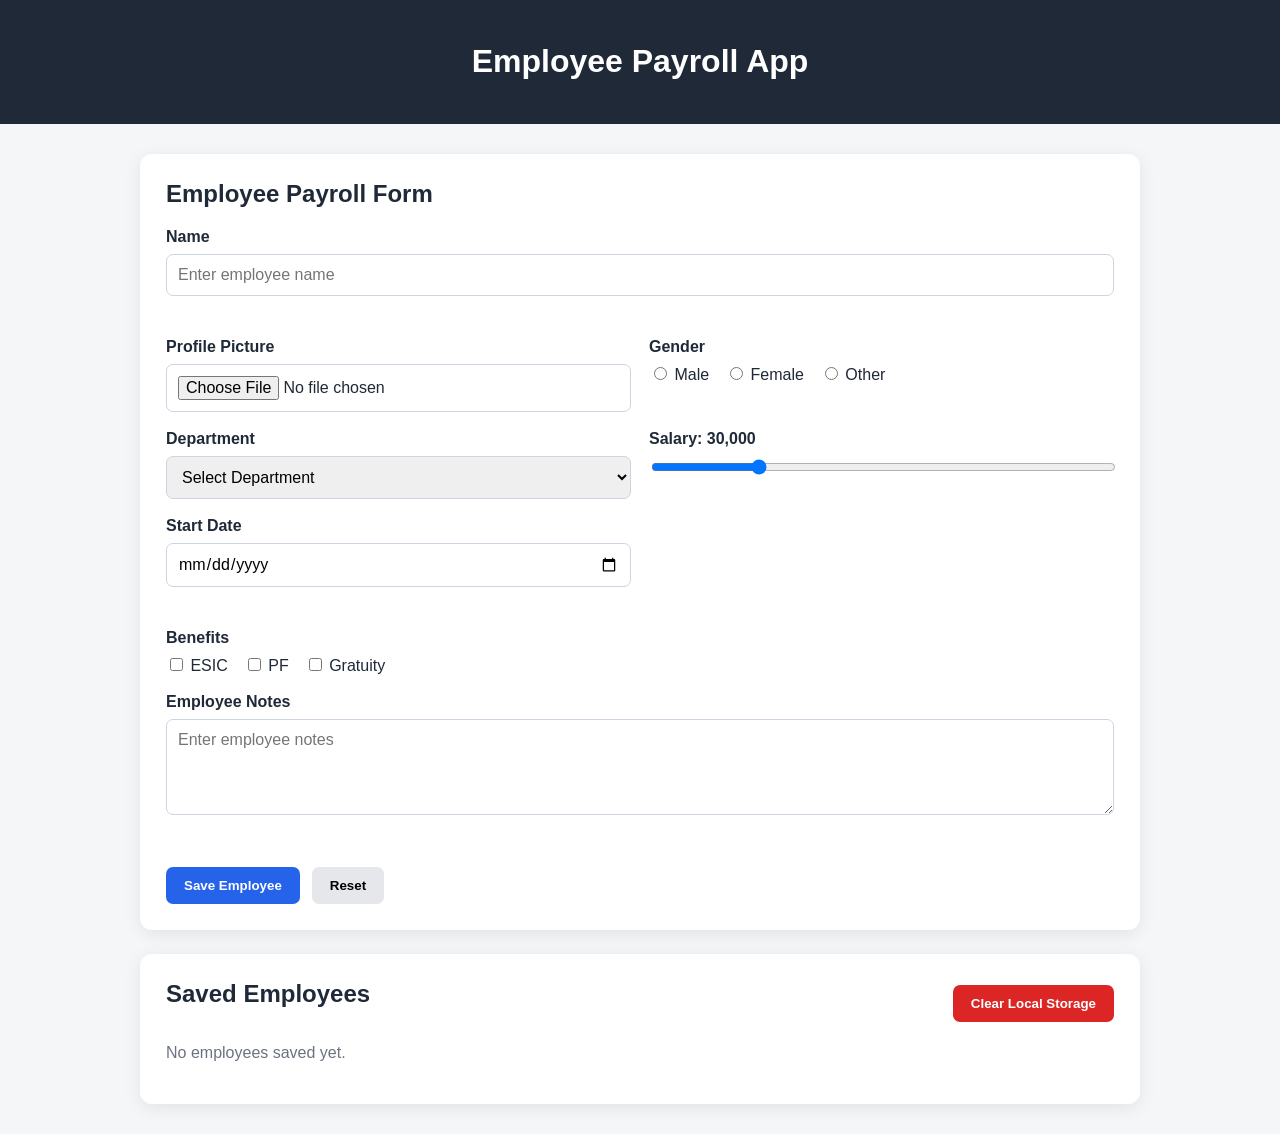
==== employee-payroll-local-storage/index.html @ 75768123 "Added the localo storage employee" ====
<!DOCTYPE html>
<html lang="en">
<head>
  <meta charset="UTF-8">
  <meta name="viewport" content="width=device-width, initial-scale=1.0">
  <title>Employee Payroll App</title>
  <link rel="stylesheet" href="css/style.css">
</head>
<body>
  <header class="header">
    <h1>Employee Payroll App</h1>
  </header>

  <main class="container">
    <section class="card">
      <h2>Employee Payroll Form</h2>

      <form id="employeeForm" novalidate>
        <div class="form-grid">
          <div class="field full">
            <label for="name">Name</label>
            <input id="name" name="name" type="text" placeholder="Enter employee name">
            <small id="nameError" class="error"></small>
          </div>

          <div class="field">
            <label for="profilePic">Profile Picture</label>
            <input id="profilePic" name="profilePic" type="file" accept="image/*">
          </div>

          <div class="field">
            <label for="gender">Gender</label>
            <div class="inline-options">
              <label><input type="radio" name="gender" value="Male"> Male</label>
              <label><input type="radio" name="gender" value="Female"> Female</label>
              <label><input type="radio" name="gender" value="Other"> Other</label>
            </div>
          </div>

          <div class="field">
            <label for="department">Department</label>
            <select id="department" name="department">
              <option value="">Select Department</option>
              <option>HR</option>
              <option>Engineering</option>
              <option>Finance</option>
              <option>Sales</option>
              <option>Marketing</option>
            </select>
          </div>

          <div class="field">
            <label for="salary">Salary: <span id="salaryValue">30000</span></label>
            <input id="salary" name="salary" type="range" min="10000" max="100000" step="1000" value="30000">
          </div>

          <div class="field">
            <label for="startDate">Start Date</label>
            <input id="startDate" name="startDate" type="date">
            <small id="dateError" class="error"></small>
          </div>

          <div class="field full">
            <label>Benefits</label>
            <div class="inline-options">
              <label><input type="checkbox" name="benefits" value="ESIC"> ESIC</label>
              <label><input type="checkbox" name="benefits" value="PF"> PF</label>
              <label><input type="checkbox" name="benefits" value="Gratuity"> Gratuity</label>
            </div>
          </div>

          <div class="field full">
            <label for="notes">Employee Notes</label>
            <textarea id="notes" name="notes" rows="4" placeholder="Enter employee notes"></textarea>
          </div>
        </div>

        <div id="formMessage" class="message"></div>

        <div class="actions">
          <button type="submit" class="btn primary">Save Employee</button>
          <button type="reset" class="btn secondary">Reset</button>
        </div>
      </form>
    </section>

    <section class="card">
      <div class="list-header">
        <h2>Saved Employees</h2>
        <button id="clearStorage" class="btn danger" type="button">Clear Local Storage</button>
      </div>
      <div id="employeeList" class="employee-list"></div>
    </section>
  </main>

  <script src="js/app.js"></script>
</body>
</html>
---- employee-payroll-local-storage/css/style.css ----
* {
  box-sizing: border-box;
}

body {
  margin: 0;
  font-family: Arial, sans-serif;
  background: #f4f6f8;
  color: #1f2937;
}

.header {
  background: #1f2937;
  color: white;
  padding: 22px;
  text-align: center;
}

.container {
  width: min(1000px, 92%);
  margin: 30px auto;
  display: grid;
  gap: 24px;
}

.card {
  background: white;
  padding: 26px;
  border-radius: 12px;
  box-shadow: 0 4px 18px rgba(0, 0, 0, 0.08);
}

h2 {
  margin-top: 0;
}

.form-grid {
  display: grid;
  grid-template-columns: 1fr 1fr;
  gap: 18px;
}

.field {
  display: flex;
  flex-direction: column;
  gap: 8px;
}

.full {
  grid-column: 1 / -1;
}

label {
  font-weight: 600;
}

input, select, textarea {
  width: 100%;
  padding: 11px;
  border: 1px solid #cbd5e1;
  border-radius: 7px;
  font: inherit;
}

input[type="radio"],
input[type="checkbox"] {
  width: auto;
}

input[type="range"] {
  padding: 0;
}

.inline-options {
  display: flex;
  flex-wrap: wrap;
  gap: 16px;
  align-items: center;
}

.inline-options label {
  font-weight: normal;
}

.error {
  color: #dc2626;
  min-height: 16px;
}

.message {
  margin-top: 16px;
  min-height: 20px;
  font-weight: 600;
}

.success {
  color: #15803d;
}

.actions {
  display: flex;
  gap: 12px;
  margin-top: 16px;
}

.btn {
  border: 0;
  border-radius: 7px;
  padding: 11px 18px;
  cursor: pointer;
  font-weight: 700;
}

.primary {
  background: #2563eb;
  color: white;
}

.secondary {
  background: #e5e7eb;
}

.danger {
  background: #dc2626;
  color: white;
}

.list-header {
  display: flex;
  justify-content: space-between;
  align-items: center;
  gap: 15px;
}

.employee-list {
  display: grid;
  gap: 12px;
}

.employee {
  border: 1px solid #e5e7eb;
  border-radius: 8px;
  padding: 16px;
}

.employee strong {
  display: block;
  margin-bottom: 6px;
}

.employee p {
  margin: 5px 0;
}

.profile {
  width: 70px;
  height: 70px;
  object-fit: cover;
  border-radius: 50%;
  float: right;
}

.empty {
  color: #6b7280;
}

@media (max-width: 700px) {
  .form-grid {
    grid-template-columns: 1fr;
  }

  .full {
    grid-column: auto;
  }

  .list-header {
    align-items: flex-start;
    flex-direction: column;
  }
}
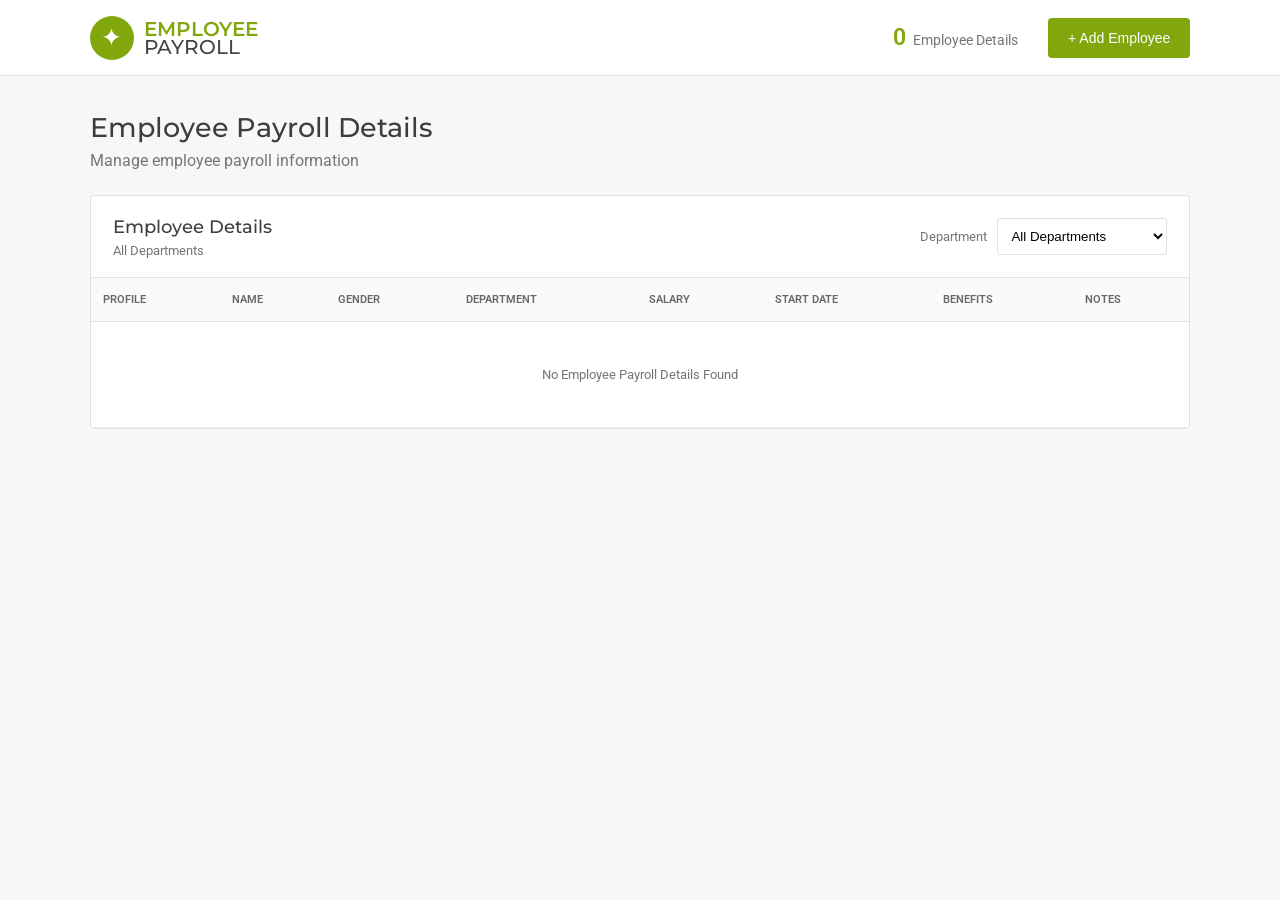
==== commit b641a759: "Added the day_45 assessment and features" ====
--- a/employee-payroll-local-storage/index.html
+++ b/employee-payroll-local-storage/index.html
@@ -1,98 +1,23 @@
 <!DOCTYPE html>
 <html lang="en">
 <head>
-  <meta charset="UTF-8">
-  <meta name="viewport" content="width=device-width, initial-scale=1.0">
-  <title>Employee Payroll App</title>
-  <link rel="stylesheet" href="css/style.css">
+<meta charset="UTF-8"><meta name="viewport" content="width=device-width,initial-scale=1.0">
+<title>Employee Payroll Home Page</title>
+<link href="https://fonts.googleapis.com/css2?family=Montserrat:ital,wght@0,100;0,200;0,300;0,400;0,600;1,500&display=swap" rel="stylesheet">
+<link href="https://fonts.googleapis.com/css2?family=Roboto:wght@300;400;500;600&display=swap" rel="stylesheet">
+<link rel="stylesheet" href="css/style.css">
 </head>
 <body>
-  <header class="header">
-    <h1>Employee Payroll App</h1>
-  </header>
-
-  <main class="container">
-    <section class="card">
-      <h2>Employee Payroll Form</h2>
-
-      <form id="employeeForm" novalidate>
-        <div class="form-grid">
-          <div class="field full">
-            <label for="name">Name</label>
-            <input id="name" name="name" type="text" placeholder="Enter employee name">
-            <small id="nameError" class="error"></small>
-          </div>
-
-          <div class="field">
-            <label for="profilePic">Profile Picture</label>
-            <input id="profilePic" name="profilePic" type="file" accept="image/*">
-          </div>
-
-          <div class="field">
-            <label for="gender">Gender</label>
-            <div class="inline-options">
-              <label><input type="radio" name="gender" value="Male"> Male</label>
-              <label><input type="radio" name="gender" value="Female"> Female</label>
-              <label><input type="radio" name="gender" value="Other"> Other</label>
-            </div>
-          </div>
-
-          <div class="field">
-            <label for="department">Department</label>
-            <select id="department" name="department">
-              <option value="">Select Department</option>
-              <option>HR</option>
-              <option>Engineering</option>
-              <option>Finance</option>
-              <option>Sales</option>
-              <option>Marketing</option>
-            </select>
-          </div>
-
-          <div class="field">
-            <label for="salary">Salary: <span id="salaryValue">30000</span></label>
-            <input id="salary" name="salary" type="range" min="10000" max="100000" step="1000" value="30000">
-          </div>
-
-          <div class="field">
-            <label for="startDate">Start Date</label>
-            <input id="startDate" name="startDate" type="date">
-            <small id="dateError" class="error"></small>
-          </div>
-
-          <div class="field full">
-            <label>Benefits</label>
-            <div class="inline-options">
-              <label><input type="checkbox" name="benefits" value="ESIC"> ESIC</label>
-              <label><input type="checkbox" name="benefits" value="PF"> PF</label>
-              <label><input type="checkbox" name="benefits" value="Gratuity"> Gratuity</label>
-            </div>
-          </div>
-
-          <div class="field full">
-            <label for="notes">Employee Notes</label>
-            <textarea id="notes" name="notes" rows="4" placeholder="Enter employee notes"></textarea>
-          </div>
-        </div>
-
-        <div id="formMessage" class="message"></div>
-
-        <div class="actions">
-          <button type="submit" class="btn primary">Save Employee</button>
-          <button type="reset" class="btn secondary">Reset</button>
-        </div>
-      </form>
-    </section>
-
-    <section class="card">
-      <div class="list-header">
-        <h2>Saved Employees</h2>
-        <button id="clearStorage" class="btn danger" type="button">Clear Local Storage</button>
-      </div>
-      <div id="employeeList" class="employee-list"></div>
-    </section>
-  </main>
-
-  <script src="js/app.js"></script>
-</body>
-</html>
+<header class="header">
+  <div class="brand"><div class="brand-logo">✦</div><div><div class="brand-title">EMPLOYEE</div><div class="brand-subtitle">PAYROLL</div></div></div>
+  <div class="employee-summary"><span id="employeeCount">0</span><span>Employee Details</span></div>
+  <button id="addEmployeeButton" class="add-button">+ Add Employee</button>
+</header>
+<main class="page">
+<section class="page-heading"><h1>Employee Payroll Details</h1><p>Manage employee payroll information</p></section>
+<section class="table-card">
+<div class="table-toolbar"><div><h2>Employee Details</h2><p id="departmentSummary">All Departments</p></div><div class="department-filter"><label for="departmentFilter">Department</label><select id="departmentFilter"><option value="ALL">All Departments</option></select></div></div>
+<div class="table-wrapper"><table><thead><tr><th>PROFILE</th><th>NAME</th><th>GENDER</th><th>DEPARTMENT</th><th>SALARY</th><th>START DATE</th><th>BENEFITS</th><th>NOTES</th></tr></thead><tbody id="employeeTableBody"></tbody></table></div>
+</section></main>
+<script src="js/employeePayroll.js"></script><script src="js/app.js"></script>
+</body></html>
--- a/employee-payroll-local-storage/css/style.css
+++ b/employee-payroll-local-storage/css/style.css
@@ -1,180 +1 @@
-* {
-  box-sizing: border-box;
-}
-
-body {
-  margin: 0;
-  font-family: Arial, sans-serif;
-  background: #f4f6f8;
-  color: #1f2937;
-}
-
-.header {
-  background: #1f2937;
-  color: white;
-  padding: 22px;
-  text-align: center;
-}
-
-.container {
-  width: min(1000px, 92%);
-  margin: 30px auto;
-  display: grid;
-  gap: 24px;
-}
-
-.card {
-  background: white;
-  padding: 26px;
-  border-radius: 12px;
-  box-shadow: 0 4px 18px rgba(0, 0, 0, 0.08);
-}
-
-h2 {
-  margin-top: 0;
-}
-
-.form-grid {
-  display: grid;
-  grid-template-columns: 1fr 1fr;
-  gap: 18px;
-}
-
-.field {
-  display: flex;
-  flex-direction: column;
-  gap: 8px;
-}
-
-.full {
-  grid-column: 1 / -1;
-}
-
-label {
-  font-weight: 600;
-}
-
-input, select, textarea {
-  width: 100%;
-  padding: 11px;
-  border: 1px solid #cbd5e1;
-  border-radius: 7px;
-  font: inherit;
-}
-
-input[type="radio"],
-input[type="checkbox"] {
-  width: auto;
-}
-
-input[type="range"] {
-  padding: 0;
-}
-
-.inline-options {
-  display: flex;
-  flex-wrap: wrap;
-  gap: 16px;
-  align-items: center;
-}
-
-.inline-options label {
-  font-weight: normal;
-}
-
-.error {
-  color: #dc2626;
-  min-height: 16px;
-}
-
-.message {
-  margin-top: 16px;
-  min-height: 20px;
-  font-weight: 600;
-}
-
-.success {
-  color: #15803d;
-}
-
-.actions {
-  display: flex;
-  gap: 12px;
-  margin-top: 16px;
-}
-
-.btn {
-  border: 0;
-  border-radius: 7px;
-  padding: 11px 18px;
-  cursor: pointer;
-  font-weight: 700;
-}
-
-.primary {
-  background: #2563eb;
-  color: white;
-}
-
-.secondary {
-  background: #e5e7eb;
-}
-
-.danger {
-  background: #dc2626;
-  color: white;
-}
-
-.list-header {
-  display: flex;
-  justify-content: space-between;
-  align-items: center;
-  gap: 15px;
-}
-
-.employee-list {
-  display: grid;
-  gap: 12px;
-}
-
-.employee {
-  border: 1px solid #e5e7eb;
-  border-radius: 8px;
-  padding: 16px;
-}
-
-.employee strong {
-  display: block;
-  margin-bottom: 6px;
-}
-
-.employee p {
-  margin: 5px 0;
-}
-
-.profile {
-  width: 70px;
-  height: 70px;
-  object-fit: cover;
-  border-radius: 50%;
-  float: right;
-}
-
-.empty {
-  color: #6b7280;
-}
-
-@media (max-width: 700px) {
-  .form-grid {
-    grid-template-columns: 1fr;
-  }
-
-  .full {
-    grid-column: auto;
-  }
-
-  .list-header {
-    align-items: flex-start;
-    flex-direction: column;
-  }
-}
+*{box-sizing:border-box} :root{--primary:#82a70c;--dark:#292929;--muted:#757575;--border:#e0e0e0}body{margin:0;background:#f7f7f7;color:#3d3d3d;font-family:Roboto,Arial,sans-serif}.header{min-height:76px;background:#fff;border-bottom:1px solid var(--border);padding:0 7%;display:flex;align-items:center;gap:30px}.brand{display:flex;align-items:center;gap:10px;min-width:230px}.brand-logo{width:44px;height:44px;border-radius:50%;display:grid;place-items:center;background:var(--primary);color:#fff;font-size:25px}.brand-title,.brand-subtitle{font-family:Montserrat,sans-serif;line-height:18px}.brand-title{color:var(--primary);font-weight:600;font-size:20px}.brand-subtitle{color:#444;font-weight:500;font-size:20px}.employee-summary{margin-left:auto;display:flex;align-items:baseline;gap:7px;color:var(--muted);font-size:14px}.employee-summary span:first-child{color:var(--primary);font-size:23px;font-weight:600}.add-button{border:0;background:var(--primary);color:#fff;border-radius:4px;padding:12px 20px;font-size:14px;cursor:pointer}.page{width:86%;max-width:1400px;margin:35px auto}.page-heading h1{margin:0;font-family:Montserrat,sans-serif;font-weight:500;font-size:27px}.page-heading p{margin:7px 0 25px;color:var(--muted)}.table-card{background:#fff;border:1px solid var(--border);border-radius:4px;overflow:hidden}.table-toolbar{min-height:82px;padding:18px 22px;display:flex;align-items:center;justify-content:space-between;border-bottom:1px solid var(--border)}.table-toolbar h2{margin:0 0 5px;font-family:Montserrat,sans-serif;font-size:18px;font-weight:500}.table-toolbar p{margin:0;color:var(--muted);font-size:13px}.department-filter{display:flex;align-items:center;gap:10px}.department-filter label{font-size:13px;color:var(--muted)}select{min-width:170px;padding:9px;border:1px solid var(--border);border-radius:3px;background:#fff}.table-wrapper{overflow-x:auto}table{width:100%;border-collapse:collapse;min-width:950px}th{background:#fafafa;color:#686868;font-size:11px;font-weight:600;text-align:left;padding:15px 12px;border-bottom:1px solid var(--border)}td{padding:15px 12px;border-bottom:1px solid #eee;font-size:13px;vertical-align:middle}.profile-pic,.no-profile{width:42px;height:42px;border-radius:50%;object-fit:cover}.no-profile{background:#edf2d8;color:var(--primary);display:grid;place-items:center;font-weight:600}.department-tag,.benefit-tag{display:inline-block;background:#f1f5df;color:#617d08;border-radius:12px;padding:4px 8px;margin:2px;font-size:11px}.salary{font-weight:500;white-space:nowrap}.empty-row{text-align:center;color:var(--muted);padding:45px}@media(max-width:800px){.header{padding:15px 5%;flex-wrap:wrap}.employee-summary{margin-left:0}.add-button{margin-left:auto}.page{width:94%}.table-toolbar{align-items:flex-start;flex-direction:column;gap:15px}}
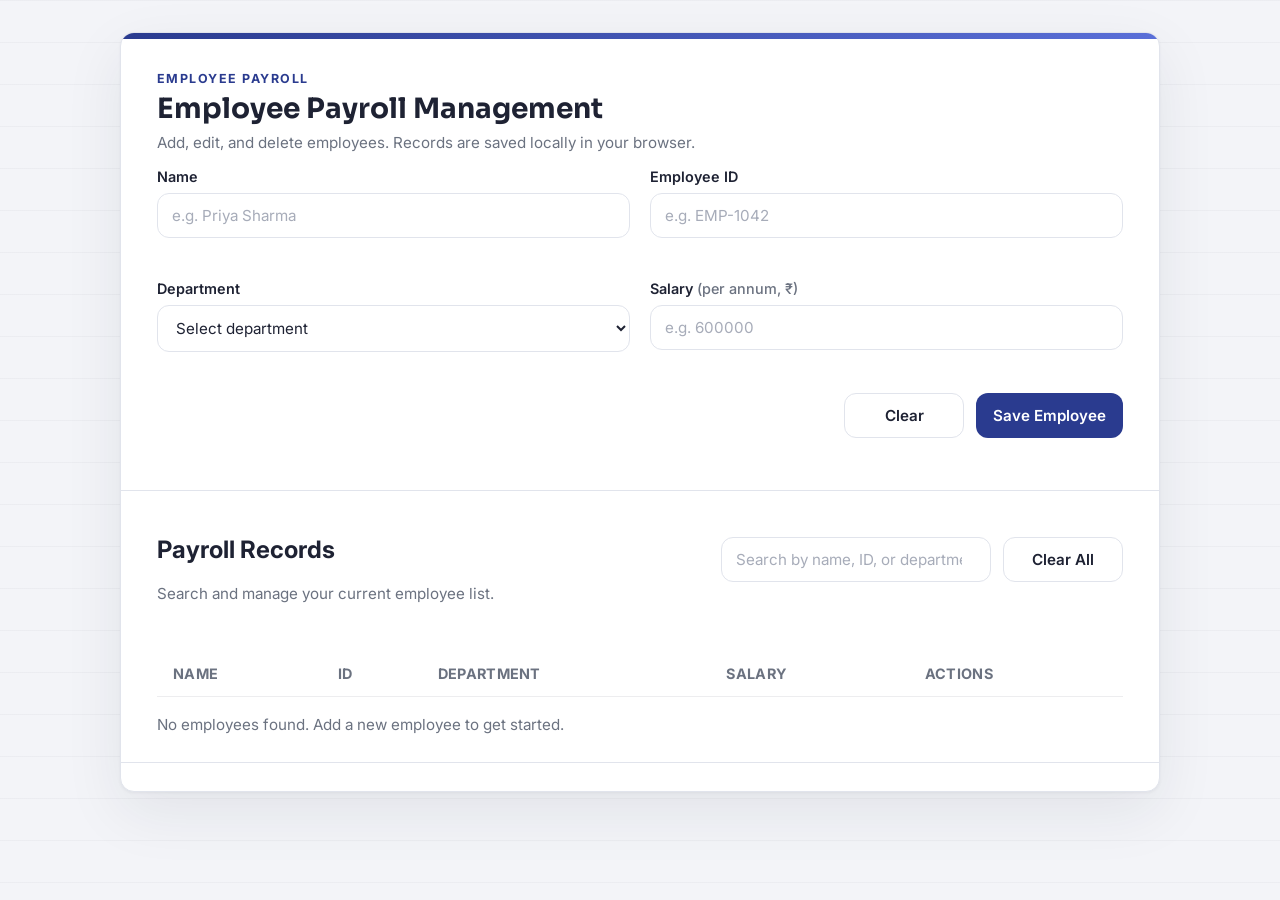
==== commit 6649c6d5: "Add employee payroll CRUD app with localStorage support" ====
--- a/employee-payroll-local-storage/index.html
+++ b/employee-payroll-local-storage/index.html
@@ -1,23 +1,102 @@
 <!DOCTYPE html>
 <html lang="en">
 <head>
-<meta charset="UTF-8"><meta name="viewport" content="width=device-width,initial-scale=1.0">
-<title>Employee Payroll Home Page</title>
-<link href="https://fonts.googleapis.com/css2?family=Montserrat:ital,wght@0,100;0,200;0,300;0,400;0,600;1,500&display=swap" rel="stylesheet">
-<link href="https://fonts.googleapis.com/css2?family=Roboto:wght@300;400;500;600&display=swap" rel="stylesheet">
-<link rel="stylesheet" href="css/style.css">
+  <meta charset="utf-8">
+  <meta name="viewport" content="width=device-width, initial-scale=1">
+  <title>Employee Payroll App</title>
+  <link rel="preconnect" href="https://fonts.googleapis.com">
+  <link href="https://fonts.googleapis.com/css2?family=Sora:wght@600;700&family=Inter:wght@400;500;600&display=swap" rel="stylesheet">
+  <link rel="stylesheet" href="css/style.css">
 </head>
 <body>
-<header class="header">
-  <div class="brand"><div class="brand-logo">✦</div><div><div class="brand-title">EMPLOYEE</div><div class="brand-subtitle">PAYROLL</div></div></div>
-  <div class="employee-summary"><span id="employeeCount">0</span><span>Employee Details</span></div>
-  <button id="addEmployeeButton" class="add-button">+ Add Employee</button>
-</header>
-<main class="page">
-<section class="page-heading"><h1>Employee Payroll Details</h1><p>Manage employee payroll information</p></section>
-<section class="table-card">
-<div class="table-toolbar"><div><h2>Employee Details</h2><p id="departmentSummary">All Departments</p></div><div class="department-filter"><label for="departmentFilter">Department</label><select id="departmentFilter"><option value="ALL">All Departments</option></select></div></div>
-<div class="table-wrapper"><table><thead><tr><th>PROFILE</th><th>NAME</th><th>GENDER</th><th>DEPARTMENT</th><th>SALARY</th><th>START DATE</th><th>BENEFITS</th><th>NOTES</th></tr></thead><tbody id="employeeTableBody"></tbody></table></div>
-</section></main>
-<script src="js/employeePayroll.js"></script><script src="js/app.js"></script>
-</body></html>
+  <main class="page">
+    <section class="card payroll-card" aria-labelledby="appTitle">
+      <div class="card-accent"></div>
+
+      <header class="card-header">
+        <p class="eyebrow">Employee Payroll</p>
+        <h1 id="appTitle">Employee Payroll Management</h1>
+        <p class="subtext">Add, edit, and delete employees. Records are saved locally in your browser.</p>
+      </header>
+
+      <form id="employeeForm" class="employee-form" novalidate>
+        <input type="hidden" id="recordId">
+
+        <div class="form-row">
+          <div class="field">
+            <label for="empName">Name</label>
+            <input type="text" id="empName" name="empName" placeholder="e.g. Priya Sharma" required autocomplete="name">
+            <span class="error" id="empNameError"></span>
+          </div>
+
+          <div class="field">
+            <label for="empId">Employee ID</label>
+            <input type="text" id="empId" name="empId" placeholder="e.g. EMP-1042" required>
+            <span class="error" id="empIdError"></span>
+          </div>
+        </div>
+
+        <div class="form-row">
+          <div class="field">
+            <label for="department">Department</label>
+            <select id="department" name="department" required>
+              <option value="" disabled selected>Select department</option>
+              <option value="Engineering">Engineering</option>
+              <option value="Sales">Sales</option>
+              <option value="Marketing">Marketing</option>
+              <option value="Human Resources">Human Resources</option>
+              <option value="Finance">Finance</option>
+              <option value="Operations">Operations</option>
+            </select>
+            <span class="error" id="departmentError"></span>
+          </div>
+
+          <div class="field">
+            <label for="salary">Salary <span class="unit">(per annum, ₹)</span></label>
+            <input type="number" id="salary" name="salary" placeholder="e.g. 600000" min="0" step="1000" required>
+            <span class="error" id="salaryError"></span>
+          </div>
+        </div>
+
+        <div class="form-actions">
+          <button type="reset" class="btn btn-secondary">Clear</button>
+          <button type="submit" class="btn btn-primary">Save Employee</button>
+        </div>
+
+        <p class="form-status" id="formStatus" role="status"></p>
+      </form>
+
+      <div class="table-header">
+        <div>
+          <h2>Payroll Records</h2>
+          <p class="subtext">Search and manage your current employee list.</p>
+        </div>
+        <div class="toolbar">
+          <input type="search" id="searchInput" placeholder="Search by name, ID, or department">
+          <button type="button" id="clearAllBtn" class="btn btn-secondary">Clear All</button>
+        </div>
+      </div>
+
+      <div class="table-wrapper">
+        <table id="employeeTable">
+          <thead>
+            <tr>
+              <th>Name</th>
+              <th>ID</th>
+              <th>Department</th>
+              <th>Salary</th>
+              <th>Actions</th>
+            </tr>
+          </thead>
+          <tbody></tbody>
+        </table>
+        <p class="empty-state" id="emptyState">No employees found. Add a new employee to get started.</p>
+      </div>
+
+      <div class="summary" id="summary"></div>
+    </section>
+  </main>
+
+  <script src="js/script.js"></script>
+</body>
+</html>
--- a/employee-payroll-local-storage/css/style.css
+++ b/employee-payroll-local-storage/css/style.css
@@ -1 +1,311 @@
-*{box-sizing:border-box} :root{--primary:#82a70c;--dark:#292929;--muted:#757575;--border:#e0e0e0}body{margin:0;background:#f7f7f7;color:#3d3d3d;font-family:Roboto,Arial,sans-serif}.header{min-height:76px;background:#fff;border-bottom:1px solid var(--border);padding:0 7%;display:flex;align-items:center;gap:30px}.brand{display:flex;align-items:center;gap:10px;min-width:230px}.brand-logo{width:44px;height:44px;border-radius:50%;display:grid;place-items:center;background:var(--primary);color:#fff;font-size:25px}.brand-title,.brand-subtitle{font-family:Montserrat,sans-serif;line-height:18px}.brand-title{color:var(--primary);font-weight:600;font-size:20px}.brand-subtitle{color:#444;font-weight:500;font-size:20px}.employee-summary{margin-left:auto;display:flex;align-items:baseline;gap:7px;color:var(--muted);font-size:14px}.employee-summary span:first-child{color:var(--primary);font-size:23px;font-weight:600}.add-button{border:0;background:var(--primary);color:#fff;border-radius:4px;padding:12px 20px;font-size:14px;cursor:pointer}.page{width:86%;max-width:1400px;margin:35px auto}.page-heading h1{margin:0;font-family:Montserrat,sans-serif;font-weight:500;font-size:27px}.page-heading p{margin:7px 0 25px;color:var(--muted)}.table-card{background:#fff;border:1px solid var(--border);border-radius:4px;overflow:hidden}.table-toolbar{min-height:82px;padding:18px 22px;display:flex;align-items:center;justify-content:space-between;border-bottom:1px solid var(--border)}.table-toolbar h2{margin:0 0 5px;font-family:Montserrat,sans-serif;font-size:18px;font-weight:500}.table-toolbar p{margin:0;color:var(--muted);font-size:13px}.department-filter{display:flex;align-items:center;gap:10px}.department-filter label{font-size:13px;color:var(--muted)}select{min-width:170px;padding:9px;border:1px solid var(--border);border-radius:3px;background:#fff}.table-wrapper{overflow-x:auto}table{width:100%;border-collapse:collapse;min-width:950px}th{background:#fafafa;color:#686868;font-size:11px;font-weight:600;text-align:left;padding:15px 12px;border-bottom:1px solid var(--border)}td{padding:15px 12px;border-bottom:1px solid #eee;font-size:13px;vertical-align:middle}.profile-pic,.no-profile{width:42px;height:42px;border-radius:50%;object-fit:cover}.no-profile{background:#edf2d8;color:var(--primary);display:grid;place-items:center;font-weight:600}.department-tag,.benefit-tag{display:inline-block;background:#f1f5df;color:#617d08;border-radius:12px;padding:4px 8px;margin:2px;font-size:11px}.salary{font-weight:500;white-space:nowrap}.empty-row{text-align:center;color:var(--muted);padding:45px}@media(max-width:800px){.header{padding:15px 5%;flex-wrap:wrap}.employee-summary{margin-left:0}.add-button{margin-left:auto}.page{width:94%}.table-toolbar{align-items:flex-start;flex-direction:column;gap:15px}}
+:root {
+  --ink: #1E2233;
+  --muted: #6B7280;
+  --bg: #F3F4F8;
+  --surface: #FFFFFF;
+  --line: #E1E4EC;
+  --primary: #2A3B8F;
+  --primary-dk: #1F2C6B;
+  --danger: #C0392B;
+  --radius: 14px;
+}
+
+* {
+  box-sizing: border-box;
+}
+
+html, body {
+  margin: 0;
+  padding: 0;
+}
+
+body {
+  min-height: 100vh;
+  font-family: 'Inter', -apple-system, BlinkMacSystemFont, sans-serif;
+  background-color: var(--bg);
+  color: var(--ink);
+  background-image: repeating-linear-gradient(
+    to bottom,
+    rgba(30, 34, 51, 0.035) 0px,
+    rgba(30, 34, 51, 0.035) 1px,
+    transparent 1px,
+    transparent 42px
+  );
+}
+
+.page {
+  display: flex;
+  justify-content: center;
+  padding: 32px 16px 48px;
+}
+
+.card {
+  width: 100%;
+  max-width: 1040px;
+  background: var(--surface);
+  border-radius: var(--radius);
+  border: 1px solid var(--line);
+  box-shadow: 0 1px 3px rgba(30, 34, 51, 0.05), 0 20px 60px rgba(30, 34, 51, 0.08);
+  overflow: hidden;
+}
+
+.card-accent {
+  height: 6px;
+  background: linear-gradient(90deg, var(--primary), #5A6FD8);
+}
+
+.card-header {
+  padding: 32px 36px 16px;
+}
+
+.eyebrow {
+  margin: 0 0 8px;
+  font-size: 0.78rem;
+  font-weight: 700;
+  letter-spacing: 0.12em;
+  text-transform: uppercase;
+  color: var(--primary);
+}
+
+.card-header h1 {
+  margin: 0 0 8px;
+  font-family: 'Sora', sans-serif;
+  font-size: clamp(1.75rem, 2vw, 2.4rem);
+  line-height: 1.1;
+}
+
+.subtext {
+  margin: 0;
+  color: var(--muted);
+  font-size: 0.95rem;
+}
+
+.employee-form,
+.table-header,
+.table-wrapper,
+.summary {
+  padding: 0 36px 28px;
+}
+
+.employee-form {
+  display: grid;
+  gap: 20px;
+  padding-bottom: 12px;
+  border-bottom: 1px solid var(--line);
+}
+
+.form-row {
+  display: grid;
+  grid-template-columns: repeat(2, minmax(0, 1fr));
+  gap: 20px;
+}
+
+.field {
+  display: flex;
+  flex-direction: column;
+}
+
+.field label {
+  margin-bottom: 8px;
+  font-size: 0.9rem;
+  font-weight: 600;
+}
+
+.field .unit {
+  font-weight: 500;
+  color: var(--muted);
+}
+
+.field input,
+.field select,
+#searchInput {
+  font-family: inherit;
+  font-size: 0.95rem;
+  padding: 12px 14px;
+  border: 1px solid var(--line);
+  border-radius: 12px;
+  background: var(--surface);
+  color: var(--ink);
+  transition: border-color 0.15s ease, box-shadow 0.15s ease;
+}
+
+.field input::placeholder,
+#searchInput::placeholder {
+  color: #A7ACB9;
+}
+
+.field input:focus,
+.field select:focus,
+#searchInput:focus {
+  outline: none;
+  border-color: var(--primary);
+  box-shadow: 0 0 0 3px rgba(42, 59, 143, 0.12);
+}
+
+.field.invalid input,
+.field.invalid select {
+  border-color: var(--danger);
+}
+
+.error {
+  margin-top: 6px;
+  min-height: 1.2em;
+  font-size: 0.82rem;
+  color: var(--danger);
+}
+
+.form-actions {
+  display: flex;
+  flex-wrap: wrap;
+  gap: 12px;
+  justify-content: flex-end;
+}
+
+.btn {
+  min-width: 120px;
+  padding: 12px 16px;
+  border-radius: 12px;
+  border: 1px solid transparent;
+  font-weight: 600;
+  font-size: 0.95rem;
+  font-family: inherit;
+  cursor: pointer;
+  transition: background-color 0.15s ease, border-color 0.15s ease, color 0.15s ease;
+}
+
+.btn-primary {
+  background: var(--primary);
+  color: #fff;
+}
+
+.btn-primary:hover {
+  background: var(--primary-dk);
+}
+
+.btn-secondary {
+  background: var(--surface);
+  color: var(--ink);
+  border-color: var(--line);
+}
+
+.btn-secondary:hover {
+  border-color: #C7CBD6;
+}
+
+.form-status {
+  margin: 0;
+  min-height: 1.25rem;
+  font-size: 0.92rem;
+}
+
+.form-status.ok {
+  color: #1F7A4D;
+}
+
+.form-status.error {
+  color: var(--danger);
+}
+
+.table-header {
+  display: flex;
+  align-items: center;
+  justify-content: space-between;
+  gap: 16px;
+  padding-top: 24px;
+}
+
+.toolbar {
+  display: flex;
+  flex-wrap: wrap;
+  gap: 12px;
+  align-items: center;
+}
+
+.table-wrapper {
+  overflow-x: auto;
+  margin-top: 20px;
+}
+
+table {
+  width: 100%;
+  border-collapse: collapse;
+  min-width: 720px;
+}
+
+th,
+td {
+  text-align: left;
+  padding: 14px 16px;
+  border-bottom: 1px solid rgba(30, 34, 51, 0.08);
+}
+
+th {
+  font-size: 0.9rem;
+  letter-spacing: 0.02em;
+  text-transform: uppercase;
+  font-weight: 700;
+  color: var(--muted);
+}
+
+tbody tr:hover {
+  background: rgba(42, 59, 143, 0.04);
+}
+
+td {
+  vertical-align: middle;
+}
+
+.action-group {
+  display: flex;
+  gap: 8px;
+}
+
+.action-group button {
+  padding: 8px 12px;
+  font-size: 0.85rem;
+}
+
+.empty-state {
+  margin: 18px 0 0;
+  color: var(--muted);
+  font-size: 0.95rem;
+}
+
+.summary {
+  display: flex;
+  justify-content: flex-end;
+  gap: 24px;
+  color: var(--muted);
+  font-size: 0.95rem;
+  border-top: 1px solid var(--line);
+}
+
+.summary span {
+  font-weight: 600;
+}
+
+@media (max-width: 820px) {
+  .form-row {
+    grid-template-columns: 1fr;
+  }
+
+  .table-header {
+    flex-direction: column;
+    align-items: stretch;
+  }
+}
+
+@media (max-width: 620px) {
+  .card {
+    border-radius: 0;
+  }
+
+  .card-header,
+  .employee-form,
+  .table-header,
+  .table-wrapper,
+  .summary {
+    padding-left: 20px;
+    padding-right: 20px;
+  }
+}
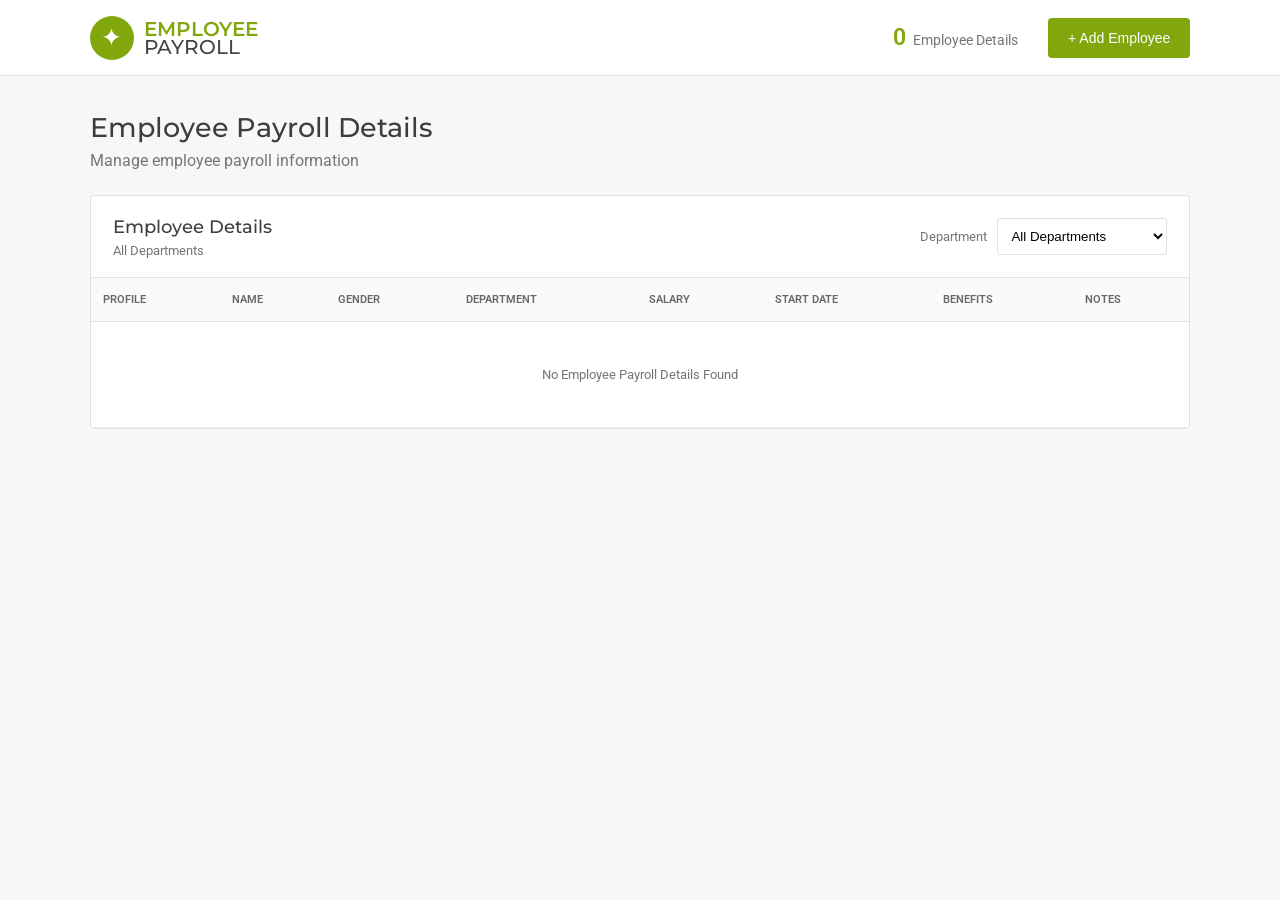
==== commit 54058ec3: "resolved merge conflict" ====
--- a/employee-payroll-local-storage/index.html
+++ b/employee-payroll-local-storage/index.html
@@ -1,102 +1,23 @@
 <!DOCTYPE html>
 <html lang="en">
 <head>
-  <meta charset="utf-8">
-  <meta name="viewport" content="width=device-width, initial-scale=1">
-  <title>Employee Payroll App</title>
-  <link rel="preconnect" href="https://fonts.googleapis.com">
-  <link href="https://fonts.googleapis.com/css2?family=Sora:wght@600;700&family=Inter:wght@400;500;600&display=swap" rel="stylesheet">
-  <link rel="stylesheet" href="css/style.css">
+<meta charset="UTF-8"><meta name="viewport" content="width=device-width,initial-scale=1.0">
+<title>Employee Payroll Home Page</title>
+<link href="https://fonts.googleapis.com/css2?family=Montserrat:ital,wght@0,100;0,200;0,300;0,400;0,600;1,500&display=swap" rel="stylesheet">
+<link href="https://fonts.googleapis.com/css2?family=Roboto:wght@300;400;500;600&display=swap" rel="stylesheet">
+<link rel="stylesheet" href="css/style.css">
 </head>
 <body>
-  <main class="page">
-    <section class="card payroll-card" aria-labelledby="appTitle">
-      <div class="card-accent"></div>
-
-      <header class="card-header">
-        <p class="eyebrow">Employee Payroll</p>
-        <h1 id="appTitle">Employee Payroll Management</h1>
-        <p class="subtext">Add, edit, and delete employees. Records are saved locally in your browser.</p>
-      </header>
-
-      <form id="employeeForm" class="employee-form" novalidate>
-        <input type="hidden" id="recordId">
-
-        <div class="form-row">
-          <div class="field">
-            <label for="empName">Name</label>
-            <input type="text" id="empName" name="empName" placeholder="e.g. Priya Sharma" required autocomplete="name">
-            <span class="error" id="empNameError"></span>
-          </div>
-
-          <div class="field">
-            <label for="empId">Employee ID</label>
-            <input type="text" id="empId" name="empId" placeholder="e.g. EMP-1042" required>
-            <span class="error" id="empIdError"></span>
-          </div>
-        </div>
-
-        <div class="form-row">
-          <div class="field">
-            <label for="department">Department</label>
-            <select id="department" name="department" required>
-              <option value="" disabled selected>Select department</option>
-              <option value="Engineering">Engineering</option>
-              <option value="Sales">Sales</option>
-              <option value="Marketing">Marketing</option>
-              <option value="Human Resources">Human Resources</option>
-              <option value="Finance">Finance</option>
-              <option value="Operations">Operations</option>
-            </select>
-            <span class="error" id="departmentError"></span>
-          </div>
-
-          <div class="field">
-            <label for="salary">Salary <span class="unit">(per annum, ₹)</span></label>
-            <input type="number" id="salary" name="salary" placeholder="e.g. 600000" min="0" step="1000" required>
-            <span class="error" id="salaryError"></span>
-          </div>
-        </div>
-
-        <div class="form-actions">
-          <button type="reset" class="btn btn-secondary">Clear</button>
-          <button type="submit" class="btn btn-primary">Save Employee</button>
-        </div>
-
-        <p class="form-status" id="formStatus" role="status"></p>
-      </form>
-
-      <div class="table-header">
-        <div>
-          <h2>Payroll Records</h2>
-          <p class="subtext">Search and manage your current employee list.</p>
-        </div>
-        <div class="toolbar">
-          <input type="search" id="searchInput" placeholder="Search by name, ID, or department">
-          <button type="button" id="clearAllBtn" class="btn btn-secondary">Clear All</button>
-        </div>
-      </div>
-
-      <div class="table-wrapper">
-        <table id="employeeTable">
-          <thead>
-            <tr>
-              <th>Name</th>
-              <th>ID</th>
-              <th>Department</th>
-              <th>Salary</th>
-              <th>Actions</th>
-            </tr>
-          </thead>
-          <tbody></tbody>
-        </table>
-        <p class="empty-state" id="emptyState">No employees found. Add a new employee to get started.</p>
-      </div>
-
-      <div class="summary" id="summary"></div>
-    </section>
-  </main>
-
-  <script src="js/script.js"></script>
-</body>
-</html>
+<header class="header">
+  <div class="brand"><div class="brand-logo">✦</div><div><div class="brand-title">EMPLOYEE</div><div class="brand-subtitle">PAYROLL</div></div></div>
+  <div class="employee-summary"><span id="employeeCount">0</span><span>Employee Details</span></div>
+  <button id="addEmployeeButton" class="add-button">+ Add Employee</button>
+</header>
+<main class="page">
+<section class="page-heading"><h1>Employee Payroll Details</h1><p>Manage employee payroll information</p></section>
+<section class="table-card">
+<div class="table-toolbar"><div><h2>Employee Details</h2><p id="departmentSummary">All Departments</p></div><div class="department-filter"><label for="departmentFilter">Department</label><select id="departmentFilter"><option value="ALL">All Departments</option></select></div></div>
+<div class="table-wrapper"><table><thead><tr><th>PROFILE</th><th>NAME</th><th>GENDER</th><th>DEPARTMENT</th><th>SALARY</th><th>START DATE</th><th>BENEFITS</th><th>NOTES</th></tr></thead><tbody id="employeeTableBody"></tbody></table></div>
+</section></main>
+<script src="js/employeePayroll.js"></script><script src="js/app.js"></script>
+</body></html>
--- a/employee-payroll-local-storage/css/style.css
+++ b/employee-payroll-local-storage/css/style.css
@@ -1,311 +1 @@
-:root {
-  --ink: #1E2233;
-  --muted: #6B7280;
-  --bg: #F3F4F8;
-  --surface: #FFFFFF;
-  --line: #E1E4EC;
-  --primary: #2A3B8F;
-  --primary-dk: #1F2C6B;
-  --danger: #C0392B;
-  --radius: 14px;
-}
-
-* {
-  box-sizing: border-box;
-}
-
-html, body {
-  margin: 0;
-  padding: 0;
-}
-
-body {
-  min-height: 100vh;
-  font-family: 'Inter', -apple-system, BlinkMacSystemFont, sans-serif;
-  background-color: var(--bg);
-  color: var(--ink);
-  background-image: repeating-linear-gradient(
-    to bottom,
-    rgba(30, 34, 51, 0.035) 0px,
-    rgba(30, 34, 51, 0.035) 1px,
-    transparent 1px,
-    transparent 42px
-  );
-}
-
-.page {
-  display: flex;
-  justify-content: center;
-  padding: 32px 16px 48px;
-}
-
-.card {
-  width: 100%;
-  max-width: 1040px;
-  background: var(--surface);
-  border-radius: var(--radius);
-  border: 1px solid var(--line);
-  box-shadow: 0 1px 3px rgba(30, 34, 51, 0.05), 0 20px 60px rgba(30, 34, 51, 0.08);
-  overflow: hidden;
-}
-
-.card-accent {
-  height: 6px;
-  background: linear-gradient(90deg, var(--primary), #5A6FD8);
-}
-
-.card-header {
-  padding: 32px 36px 16px;
-}
-
-.eyebrow {
-  margin: 0 0 8px;
-  font-size: 0.78rem;
-  font-weight: 700;
-  letter-spacing: 0.12em;
-  text-transform: uppercase;
-  color: var(--primary);
-}
-
-.card-header h1 {
-  margin: 0 0 8px;
-  font-family: 'Sora', sans-serif;
-  font-size: clamp(1.75rem, 2vw, 2.4rem);
-  line-height: 1.1;
-}
-
-.subtext {
-  margin: 0;
-  color: var(--muted);
-  font-size: 0.95rem;
-}
-
-.employee-form,
-.table-header,
-.table-wrapper,
-.summary {
-  padding: 0 36px 28px;
-}
-
-.employee-form {
-  display: grid;
-  gap: 20px;
-  padding-bottom: 12px;
-  border-bottom: 1px solid var(--line);
-}
-
-.form-row {
-  display: grid;
-  grid-template-columns: repeat(2, minmax(0, 1fr));
-  gap: 20px;
-}
-
-.field {
-  display: flex;
-  flex-direction: column;
-}
-
-.field label {
-  margin-bottom: 8px;
-  font-size: 0.9rem;
-  font-weight: 600;
-}
-
-.field .unit {
-  font-weight: 500;
-  color: var(--muted);
-}
-
-.field input,
-.field select,
-#searchInput {
-  font-family: inherit;
-  font-size: 0.95rem;
-  padding: 12px 14px;
-  border: 1px solid var(--line);
-  border-radius: 12px;
-  background: var(--surface);
-  color: var(--ink);
-  transition: border-color 0.15s ease, box-shadow 0.15s ease;
-}
-
-.field input::placeholder,
-#searchInput::placeholder {
-  color: #A7ACB9;
-}
-
-.field input:focus,
-.field select:focus,
-#searchInput:focus {
-  outline: none;
-  border-color: var(--primary);
-  box-shadow: 0 0 0 3px rgba(42, 59, 143, 0.12);
-}
-
-.field.invalid input,
-.field.invalid select {
-  border-color: var(--danger);
-}
-
-.error {
-  margin-top: 6px;
-  min-height: 1.2em;
-  font-size: 0.82rem;
-  color: var(--danger);
-}
-
-.form-actions {
-  display: flex;
-  flex-wrap: wrap;
-  gap: 12px;
-  justify-content: flex-end;
-}
-
-.btn {
-  min-width: 120px;
-  padding: 12px 16px;
-  border-radius: 12px;
-  border: 1px solid transparent;
-  font-weight: 600;
-  font-size: 0.95rem;
-  font-family: inherit;
-  cursor: pointer;
-  transition: background-color 0.15s ease, border-color 0.15s ease, color 0.15s ease;
-}
-
-.btn-primary {
-  background: var(--primary);
-  color: #fff;
-}
-
-.btn-primary:hover {
-  background: var(--primary-dk);
-}
-
-.btn-secondary {
-  background: var(--surface);
-  color: var(--ink);
-  border-color: var(--line);
-}
-
-.btn-secondary:hover {
-  border-color: #C7CBD6;
-}
-
-.form-status {
-  margin: 0;
-  min-height: 1.25rem;
-  font-size: 0.92rem;
-}
-
-.form-status.ok {
-  color: #1F7A4D;
-}
-
-.form-status.error {
-  color: var(--danger);
-}
-
-.table-header {
-  display: flex;
-  align-items: center;
-  justify-content: space-between;
-  gap: 16px;
-  padding-top: 24px;
-}
-
-.toolbar {
-  display: flex;
-  flex-wrap: wrap;
-  gap: 12px;
-  align-items: center;
-}
-
-.table-wrapper {
-  overflow-x: auto;
-  margin-top: 20px;
-}
-
-table {
-  width: 100%;
-  border-collapse: collapse;
-  min-width: 720px;
-}
-
-th,
-td {
-  text-align: left;
-  padding: 14px 16px;
-  border-bottom: 1px solid rgba(30, 34, 51, 0.08);
-}
-
-th {
-  font-size: 0.9rem;
-  letter-spacing: 0.02em;
-  text-transform: uppercase;
-  font-weight: 700;
-  color: var(--muted);
-}
-
-tbody tr:hover {
-  background: rgba(42, 59, 143, 0.04);
-}
-
-td {
-  vertical-align: middle;
-}
-
-.action-group {
-  display: flex;
-  gap: 8px;
-}
-
-.action-group button {
-  padding: 8px 12px;
-  font-size: 0.85rem;
-}
-
-.empty-state {
-  margin: 18px 0 0;
-  color: var(--muted);
-  font-size: 0.95rem;
-}
-
-.summary {
-  display: flex;
-  justify-content: flex-end;
-  gap: 24px;
-  color: var(--muted);
-  font-size: 0.95rem;
-  border-top: 1px solid var(--line);
-}
-
-.summary span {
-  font-weight: 600;
-}
-
-@media (max-width: 820px) {
-  .form-row {
-    grid-template-columns: 1fr;
-  }
-
-  .table-header {
-    flex-direction: column;
-    align-items: stretch;
-  }
-}
-
-@media (max-width: 620px) {
-  .card {
-    border-radius: 0;
-  }
-
-  .card-header,
-  .employee-form,
-  .table-header,
-  .table-wrapper,
-  .summary {
-    padding-left: 20px;
-    padding-right: 20px;
-  }
-}
+*{box-sizing:border-box} :root{--primary:#82a70c;--dark:#292929;--muted:#757575;--border:#e0e0e0}body{margin:0;background:#f7f7f7;color:#3d3d3d;font-family:Roboto,Arial,sans-serif}.header{min-height:76px;background:#fff;border-bottom:1px solid var(--border);padding:0 7%;display:flex;align-items:center;gap:30px}.brand{display:flex;align-items:center;gap:10px;min-width:230px}.brand-logo{width:44px;height:44px;border-radius:50%;display:grid;place-items:center;background:var(--primary);color:#fff;font-size:25px}.brand-title,.brand-subtitle{font-family:Montserrat,sans-serif;line-height:18px}.brand-title{color:var(--primary);font-weight:600;font-size:20px}.brand-subtitle{color:#444;font-weight:500;font-size:20px}.employee-summary{margin-left:auto;display:flex;align-items:baseline;gap:7px;color:var(--muted);font-size:14px}.employee-summary span:first-child{color:var(--primary);font-size:23px;font-weight:600}.add-button{border:0;background:var(--primary);color:#fff;border-radius:4px;padding:12px 20px;font-size:14px;cursor:pointer}.page{width:86%;max-width:1400px;margin:35px auto}.page-heading h1{margin:0;font-family:Montserrat,sans-serif;font-weight:500;font-size:27px}.page-heading p{margin:7px 0 25px;color:var(--muted)}.table-card{background:#fff;border:1px solid var(--border);border-radius:4px;overflow:hidden}.table-toolbar{min-height:82px;padding:18px 22px;display:flex;align-items:center;justify-content:space-between;border-bottom:1px solid var(--border)}.table-toolbar h2{margin:0 0 5px;font-family:Montserrat,sans-serif;font-size:18px;font-weight:500}.table-toolbar p{margin:0;color:var(--muted);font-size:13px}.department-filter{display:flex;align-items:center;gap:10px}.department-filter label{font-size:13px;color:var(--muted)}select{min-width:170px;padding:9px;border:1px solid var(--border);border-radius:3px;background:#fff}.table-wrapper{overflow-x:auto}table{width:100%;border-collapse:collapse;min-width:950px}th{background:#fafafa;color:#686868;font-size:11px;font-weight:600;text-align:left;padding:15px 12px;border-bottom:1px solid var(--border)}td{padding:15px 12px;border-bottom:1px solid #eee;font-size:13px;vertical-align:middle}.profile-pic,.no-profile{width:42px;height:42px;border-radius:50%;object-fit:cover}.no-profile{background:#edf2d8;color:var(--primary);display:grid;place-items:center;font-weight:600}.department-tag,.benefit-tag{display:inline-block;background:#f1f5df;color:#617d08;border-radius:12px;padding:4px 8px;margin:2px;font-size:11px}.salary{font-weight:500;white-space:nowrap}.empty-row{text-align:center;color:var(--muted);padding:45px}@media(max-width:800px){.header{padding:15px 5%;flex-wrap:wrap}.employee-summary{margin-left:0}.add-button{margin-left:auto}.page{width:94%}.table-toolbar{align-items:flex-start;flex-direction:column;gap:15px}}
